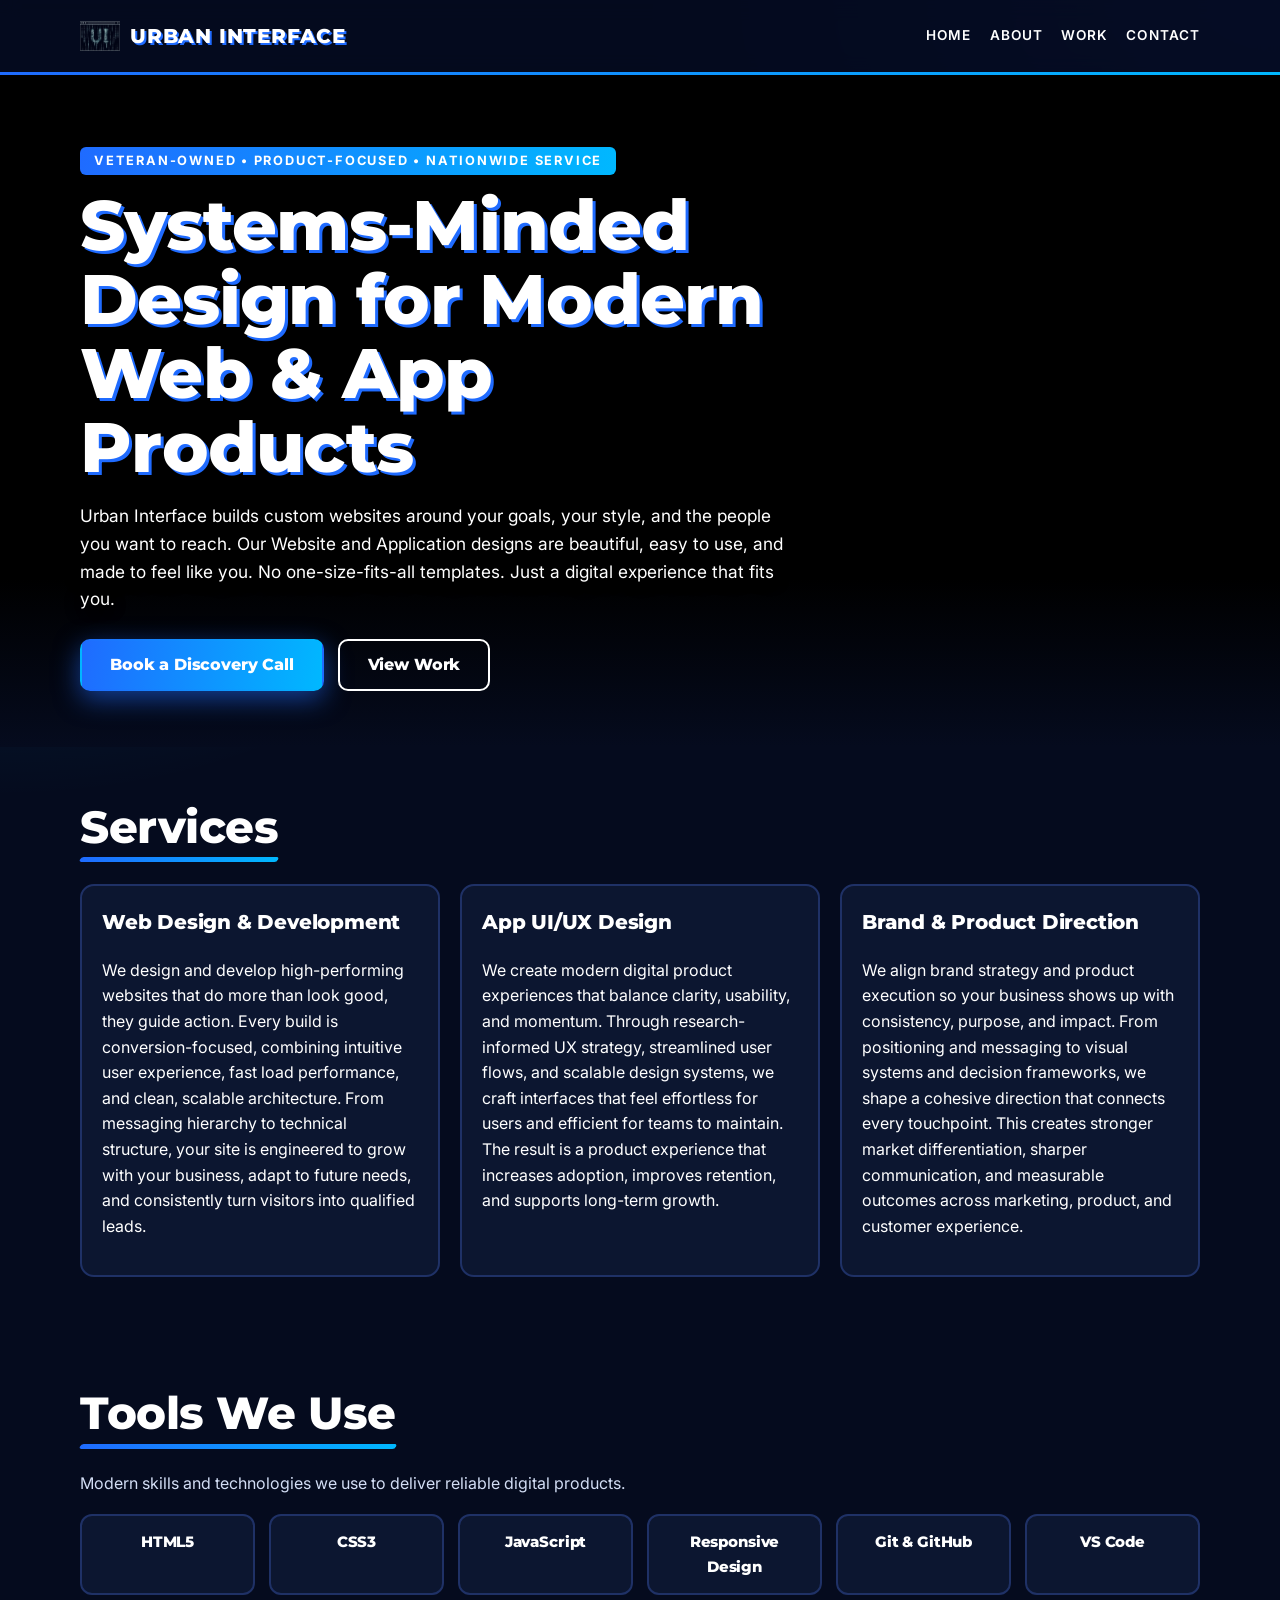
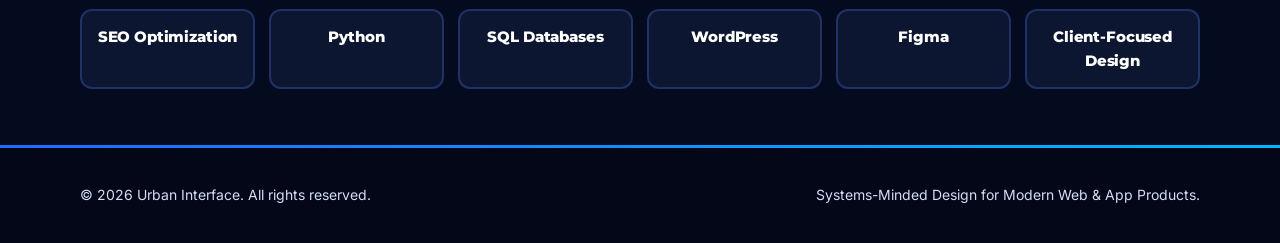
==== index.html @ 94ec858b "Update index.html" ====
<!doctype html>
<html lang="en">
<head>
  <meta charset="UTF-8" />
  <meta name="viewport" content="width=device-width, initial-scale=1.0, viewport-fit=cover" />
  <title>Urban Interface | Systems-Minded Design for Modern Web & App Products</title>
  <meta name="description" content="Urban Interface designs and builds modern web and app experiences with systems-minded precision." />
  <link rel="stylesheet" href="styles.css" />
</head>
<body>
  <header class="site-header">
    <div class="container nav-wrap">
      <a class="brand" href="index.html">
  <img class="brand-logo" src="image/logo2.jpg" alt="Urban Interface logo" />
  <span class="brand-title">URBAN INTERFACE</span>
</a>
      <button class="menu-btn" id="menuBtn" aria-label="Open menu">☰</button>
      <nav id="mainNav">
        <a href="index.html">Home</a>
        <a href="about.html">About</a>
        <a href="work.html">Work</a>
        <a href="contact.html">Contact</a>
      </nav>
    </div>
  </header>

  <main>
    <section class="hero hero-bg">
      <video class="hero-video" autoplay muted loop playsinline webkit-playsinline preload="metadata" poster="assets/video/hero-poster.jpg" aria-hidden="true" data-mobile-src="video/Urban Interface 1.mp4">
        <source src="assets/video/hero-bg.mp4" type="video/mp4" />
        <source src="video/Urban Interface 1.mp4" type="video/mp4" />
      </video>
      <div class="hero-scrim"></div>

      <div class="container hero-grid hero-content">
        <div>
          <p class="kicker">Veteran-Owned • Product-Focused • Nationwide Service</p>
          <h1>Systems-Minded Design for Modern Web & App Products</h1>
          <p class="lead">Urban Interface builds custom websites around your goals, your style, and the people you want to reach. Our Website and Application designs are beautiful, easy to use, and made to feel like you. No one-size-fits-all templates. Just a digital experience that fits you.</p>
          <div class="cta-row">
            <a class="btn btn-primary" href="contact.html">Book a Discovery Call</a>
            <a class="btn btn-ghost" href="work.html">View Work</a>
          </div>
        </div>
        
    </section>

    <section class="section" id="services">
      <div class="container">
        <h2>Services</h2>
        <div class="cards">
          <article class="card"><h3>Web Design &amp; Development</h3><p>We design and develop high-performing websites that do more than look good, they guide action. Every build is conversion-focused, combining intuitive user experience, fast load performance, and clean, scalable architecture. From messaging hierarchy to technical structure, your site is engineered to grow with your business, adapt to future needs, and consistently turn visitors into qualified leads.</p></article>
          <article class="card"><h3>App UI/UX Design</h3><p>We create modern digital product experiences that balance clarity, usability, and momentum. Through research-informed UX strategy, streamlined user flows, and scalable design systems, we craft interfaces that feel effortless for users and efficient for teams to maintain. The result is a product experience that increases adoption, improves retention, and supports long-term growth.</p></article>
          <article class="card"><h3>Brand &amp; Product Direction</h3><p>We align brand strategy and product execution so your business shows up with consistency, purpose, and impact. From positioning and messaging to visual systems and decision frameworks, we shape a cohesive direction that connects every touchpoint. This creates stronger market differentiation, sharper communication, and measurable outcomes across marketing, product, and customer experience.</p></article>

        </div>
      </div>
    </section>

    <section class="section" id="tools">
      <div class="container">
        <h2>Tools We Use</h2>
        <p class="section-text">Modern skills and technologies we use to deliver reliable digital products.</p>
        <div class="tools-grid">
          <div class="tool-pill">HTML5</div><div class="tool-pill">CSS3</div><div class="tool-pill">JavaScript</div>
          <div class="tool-pill">Responsive Design</div><div class="tool-pill">Git &amp; GitHub</div><div class="tool-pill">VS Code</div>
          <div class="tool-pill">SEO Optimization</div><div class="tool-pill">Python</div><div class="tool-pill">SQL Databases</div>
          <div class="tool-pill">WordPress</div><div class="tool-pill">Figma</div><div class="tool-pill">Client-Focused Design</div>
        </div>
      </div>
    </section>
  </main>

  <footer class="site-footer">
    <div class="container footer-row">
      <p>© <span id="year"></span> Urban Interface. All rights reserved.</p>
      <p>Systems-Minded Design for Modern Web &amp; App Products.</p>
    </div>
  </footer>
  <a class="call-bar" href="tel:+18082863552">Call Now</a>
  <script src="script.js"></script>
</body>
</html>
---- styles.css ----
@import url("https://fonts.googleapis.com/css2?family=Montserrat:wght@700;800;900&family=Inter:wght@400;500;600;700&display=swap");

:root {
  --bg: #050b1e;
  --panel: #0c1630;
  --line: #1f3166;
  --text: #ffffff;
  --muted: #d3def5;
  --g1: #1f6bff;
  --g2: #00b8ff;
  --grad: linear-gradient(100deg, var(--g1), var(--g2));
  --accent: var(--g1);
  --on-accent: #ffffff;
}

/* Clickable gradients */
[data-hue="lime"]    { --g1: #1f6bff; --g2: #00b8ff; }
[data-hue="magenta"] { --g1: #3b3bff; --g2: #4d9bff; }
[data-hue="cyan"]    { --g1: #0093ff; --g2: #00e5ff; }
[data-hue="orange"]  { --g1: #5a2dff; --g2: #2fb4ff; }
[data-hue="yellow"]  { --g1: #0a57ff; --g2: #6fd6ff; }

* {
  box-sizing: border-box;
}

html,
body {
  margin: 0;
  padding: 0;
}

html {
  overflow-x: clip;
}

img,
video {
  max-width: 100%;
}

body {
  color: var(--text);
  background:
    radial-gradient(900px 560px at 100% 0%, color-mix(in srgb, var(--g1) 30%, transparent), transparent 70%),
    radial-gradient(800px 560px at 0% 45%, color-mix(in srgb, var(--g2) 18%, transparent), transparent 70%),
    var(--bg);
  background-attachment: fixed;
  font-family: "Inter", "Segoe UI", Roboto, Arial, sans-serif;
  line-height: 1.6;
  -webkit-text-size-adjust: 100%;
}

h1,
h2,
h3,
.brand-title,
.btn,
.tool-pill {
  font-family: "Montserrat", "Inter", "Segoe UI", sans-serif;
  font-weight: 800;
  letter-spacing: -0.01em;
  text-transform: none;
}

.container {
  width: min(1120px, 92%);
  margin-inline: auto;
}

/* Header */
.site-header {
  position: sticky;
  top: 0;
  z-index: 20;
  padding-top: env(safe-area-inset-top);
  background: rgba(5, 11, 30, 0.9);
  backdrop-filter: blur(10px);
  border-bottom: 3px solid transparent;
  border-image: var(--grad) 1;
}

.nav-wrap {
  display: flex;
  align-items: center;
  justify-content: space-between;
  gap: 12px;
  min-height: 72px;
}

.brand {
  text-decoration: none;
}

.brand-title {
  display: inline-block;
  color: #fff;
  font-size: 1.25rem;
  letter-spacing: 0.04em;
  text-transform: uppercase;
  text-shadow: 2px 2px 0 var(--g1);
}

nav {
  display: flex;
  gap: 18px;
}

nav a {
  display: inline-flex;
  align-items: center;
  min-height: 44px;
  color: var(--text);
  font-size: 0.85rem;
  font-weight: 600;
  letter-spacing: 0.08em;
  text-decoration: none;
  text-transform: uppercase;
  background-image: var(--grad);
  background-position: 0 85%;
  background-repeat: no-repeat;
  background-size: 0 3px;
  transition: background-size 0.2s ease;
}

nav a:hover,
nav a:focus-visible {
  background-size: 100% 3px;
}

.menu-btn {
  display: none;
  min-height: 44px;
  padding: 6px 12px;
  color: #fff;
  background: var(--panel);
  border: 2px solid var(--g1);
  border-radius: 10px;
  font-size: 20px;
}

/* Hue swatches */
.hue-picker {
  display: flex;
  align-items: center;
  gap: 8px;
}

.hue-swatch {
  width: 24px;
  height: 24px;
  padding: 0;
  background: var(--swatch);
  border: 2px solid #fff;
  border-radius: 50%;
  cursor: pointer;
  transition: transform 0.15s ease, box-shadow 0.15s ease;
}

.hue-swatch:hover,
.hue-swatch:focus-visible {
  transform: scale(1.2) rotate(8deg);
}

.hue-swatch[aria-pressed="true"] {
  box-shadow: 0 0 0 3px var(--bg), 0 0 0 5px var(--g2);
}

/* Hero */
.hero {
  padding: 72px 0 56px;
}

.small-hero {
  padding: 56px 0 30px;
}

.hero-grid {
  display: grid;
  grid-template-columns: 1.05fr 0.95fr;
  gap: 28px;
  align-items: center;
}

.kicker {
  display: inline-block;
  margin: 0 0 14px;
  padding: 4px 14px;
  color: var(--on-accent);
  background: var(--grad);
  border-radius: 6px;
  font-size: 0.8rem;
  font-weight: 700;
  letter-spacing: 0.14em;
  text-transform: uppercase;
}

h1 {
  margin: 0 0 16px;
  color: #fff;
  font-size: clamp(2.4rem, 5.5vw, 4.4rem);
  line-height: 1.05;
  text-shadow: 3px 3px 0 var(--g1), 6px 6px 0 rgba(0, 0, 0, 0.45);
}

.lead {
  max-width: 64ch;
  color: var(--muted);
  font-size: 1.08rem;
}

.cta-row {
  display: flex;
  flex-wrap: wrap;
  gap: 14px;
  margin-top: 26px;
}

.btn {
  display: inline-flex;
  align-items: center;
  justify-content: center;
  min-height: 50px;
  padding: 11px 28px;
  border: 2px solid transparent;
  border-radius: 10px;
  font-size: 1rem;
  text-decoration: none;
  transition: transform 0.15s ease, box-shadow 0.15s ease, filter 0.15s ease;
}

.btn:hover,
.btn:focus-visible {
  transform: translateY(-3px);
}

.btn-primary {
  color: var(--on-accent);
  background: var(--grad);
  box-shadow: 0 8px 26px color-mix(in srgb, var(--g1) 55%, transparent);
}

.btn-primary:hover,
.btn-primary:focus-visible {
  filter: brightness(1.15);
  box-shadow: 0 12px 36px color-mix(in srgb, var(--g1) 75%, transparent);
}

.btn-ghost {
  color: #fff;
  background: transparent;
  border-color: #fff;
}

.btn-ghost:hover,
.btn-ghost:focus-visible {
  color: var(--bg);
  background: #fff;
}

/* Hero background video (same size as every other background video) */
.hero-bg {
  position: relative;
  isolation: isolate;
  display: flex;
  align-items: center;
  overflow: hidden;
  min-height: 70vh;
  min-height: 70svh;
}

.hero-video {
  position: absolute;
  z-index: -2;
  inset: 0;
  width: 100%;
  height: 100%;
  background: #000;
  object-fit: cover;
}

.hero-scrim {
  position: absolute;
  z-index: -1;
  inset: 0;
  background: linear-gradient(to bottom, rgba(0, 0, 0, 0.45) 0%, rgba(0, 0, 0, 0.7) 75%, var(--bg) 100%);
}

.hero-content {
  position: relative;
}

.hero-bg .lead {
  color: #fff;
  text-shadow: 0 2px 16px rgba(0, 0, 0, 0.8);
}

/* Sections */
.section {
  padding: 56px 0;
}

.section h2 {
  position: relative;
  display: inline-block;
  margin: 0 0 22px;
  padding-bottom: 10px;
  color: #fff;
  font-size: clamp(1.8rem, 4vw, 2.8rem);
  line-height: 1.1;
}

.section h2::after {
  content: "";
  position: absolute;
  left: 0;
  bottom: 0;
  width: 100%;
  height: 5px;
  background: var(--grad);
  border-radius: 3px;
  transform: skewX(-25deg);
}

.section-text {
  margin: 0 0 18px;
  color: var(--muted);
}

.cards {
  display: grid;
  grid-template-columns: repeat(3, 1fr);
  gap: 20px;
}

.card {
  padding: 20px;
  background: var(--panel);
  border: 2px solid var(--line);
  border-radius: 14px;
  transition: transform 0.15s ease, border-color 0.15s ease, box-shadow 0.15s ease;
}

.card:hover {
  border-color: var(--g1);
  box-shadow: 0 14px 36px color-mix(in srgb, var(--g1) 40%, transparent);
  transform: translateY(-5px);
}

.card h3 {
  margin-top: 0;
  color: #fff;
  font-size: 1.25rem;
}

.about-grid {
  display: grid;
  grid-template-columns: 1fr 1fr;
  gap: 20px;
}

/* Message video slots: full width, same height as the home hero */
.video-frame.bg-video {
  position: relative;
  overflow: hidden;
  aspect-ratio: 16 / 9;
  border: 3px solid transparent;
  border-radius: 16px;
  background-color: #000;
  background-image: linear-gradient(#000, #000), var(--grad);
  background-origin: border-box;
  background-clip: padding-box, border-box;
  box-shadow: 0 20px 50px rgba(0, 0, 0, 0.55);
}

.bg-video video {
  position: absolute;
  inset: 0;
  display: block;
  width: 100%;
  height: 100%;
  object-fit: cover;
}

.video-overlay {
  position: absolute;
  inset: 0;
  display: flex;
  flex-direction: column;
  align-items: flex-start;
  justify-content: flex-end;
  gap: 12px;
  padding: clamp(16px, 4vw, 36px);
  background: linear-gradient(to top, rgba(0, 0, 0, 0.85) 0%, rgba(0, 0, 0, 0.35) 50%, rgba(0, 0, 0, 0) 100%);
}

.video-overlay h3 {
  margin: 0;
  color: #fff;
  font-size: clamp(1.4rem, 3vw, 2.2rem);
  text-shadow: 2px 2px 0 var(--g1);
}

.video-toggle {
  position: absolute;
  top: 12px;
  right: 12px;
  min-height: 38px;
  padding: 6px 16px;
  color: var(--on-accent);
  background: var(--grad);
  border: 0;
  border-radius: 999px;
  font-size: 13px;
  font-weight: 700;
  cursor: pointer;
}

.video-toggle:hover,
.video-toggle:focus-visible {
  filter: brightness(1.15);
}

/* Tools */
.tools-grid {
  display: grid;
  grid-template-columns: repeat(6, minmax(120px, 1fr));
  gap: 14px;
}

.tool-pill {
  padding: 14px 12px;
  color: #fff;
  background: var(--panel);
  border: 2px solid var(--line);
  border-radius: 12px;
  font-size: 0.95rem;
  text-align: center;
  transition: background 0.15s ease, border-color 0.15s ease, transform 0.15s ease;
}

.tool-pill:hover {
  background: var(--grad);
  border-color: transparent;
  transform: translateY(-4px);
}

/* Work */
.work-grid {
  display: grid;
  grid-template-columns: repeat(3, 1fr);
  gap: 20px;
}

.work-card {
  display: block;
  overflow: hidden;
  color: inherit;
  background: var(--panel);
  border: 2px solid var(--line);
  border-radius: 14px;
  text-decoration: none;
  transition: transform 0.15s ease, border-color 0.15s ease, box-shadow 0.15s ease;
}

.work-card:hover {
  transform: translateY(-6px);
  border-color: var(--g2);
  box-shadow: 0 18px 44px color-mix(in srgb, var(--g2) 40%, transparent);
}

.work-thumb {
  position: relative;
  overflow: hidden;
  aspect-ratio: 16 / 10;
  background: #000;
}

.work-thumb img {
  display: block;
  width: 100%;
  height: 100%;
  object-fit: cover;
  object-position: top;
}

.work-badge {
  position: absolute;
  right: 10px;
  bottom: 10px;
  padding: 4px 12px;
  color: var(--on-accent);
  background: var(--grad);
  border-radius: 999px;
  font-size: 13px;
  font-weight: 700;
}

.work-info {
  padding: 14px 18px 18px;
}

.work-info h3 {
  margin: 0 0 6px;
  color: #fff;
  font-size: 1.25rem;
}

.work-info p {
  margin: 0;
  color: var(--muted);
}

/* Contact */
.contact-grid {
  display: grid;
  grid-template-columns: 1.2fr 0.8fr;
  gap: 20px;
}

.contact-form {
  display: flex;
  flex-direction: column;
  gap: 8px;
}

.contact-form label {
  color: #fff;
  font-size: 13px;
  font-weight: 600;
  letter-spacing: 0.08em;
  text-transform: uppercase;
}

.contact-form input,
.contact-form select,
.contact-form textarea {
  width: 100%;
  padding: 12px 14px;
  color: #fff;
  background: #040916;
  border: 2px solid var(--line);
  border-radius: 10px;
  font: inherit;
  font-size: 16px;
}

.contact-form input:focus,
.contact-form select:focus,
.contact-form textarea:focus {
  border-color: var(--g1);
  outline: 2px solid var(--g2);
  outline-offset: 2px;
}

.card a {
  color: #fff;
  font-weight: 600;
  text-decoration: underline;
  text-decoration-color: var(--g2);
  text-underline-offset: 3px;
}

/* Footer */
.site-footer {
  padding: 22px 0;
  padding-bottom: calc(22px + env(safe-area-inset-bottom));
  background: #030717;
  border-top: 3px solid transparent;
  border-image: var(--grad) 1;
}

.footer-row {
  display: flex;
  flex-wrap: wrap;
  justify-content: space-between;
  gap: 20px;
  color: var(--muted);
  font-size: 14px;
}

.site-footer a {
  color: #fff;
}

/* Mobile sticky call bar */
.call-bar {
  display: none;
}

@media (max-width: 1100px) {
  .tools-grid {
    grid-template-columns: repeat(4, minmax(120px, 1fr));
  }
}

@media (max-width: 900px) {
  .hero-grid,
  .about-grid,
  .contact-grid {
    grid-template-columns: 1fr;
  }

  .cards,
  .work-grid {
    grid-template-columns: 1fr 1fr;
  }

  .hero-logo-card {
    transform: none;
  }
}

@media (max-width: 700px) {
  body {
    padding-bottom: 74px;
  }

  .call-bar {
    position: fixed;
    z-index: 999;
    right: 0;
    bottom: 0;
    left: 0;
    display: flex;
    align-items: center;
    justify-content: center;
    min-height: 56px;
    padding: 12px 16px calc(12px + env(safe-area-inset-bottom));
    color: var(--on-accent);
    background: var(--grad);
    box-shadow: 0 -6px 24px rgba(0, 0, 0, 0.5);
    font-family: "Montserrat", "Inter", sans-serif;
    font-size: 1rem;
    font-weight: 800;
    letter-spacing: 0.06em;
    text-decoration: none;
    text-transform: uppercase;
  }

  .call-bar:hover,
  .call-bar:focus-visible {
    filter: brightness(1.15);
  }

  .menu-btn {
    display: block;
  }

  .hue-swatch {
    width: 20px;
    height: 20px;
  }

  .hue-picker {
    gap: 6px;
  }

  nav {
    position: absolute;
    top: 72px;
    right: 4%;
    display: none;
    flex-direction: column;
    min-width: 190px;
    padding: 10px;
    background: var(--panel);
    border: 2px solid var(--g1);
    border-radius: 14px;
    box-shadow: 0 16px 40px rgba(0, 0, 0, 0.55);
  }

  nav.open {
    display: flex;
  }

  .cards,
  .work-grid {
    grid-template-columns: 1fr;
  }

  .tools-grid {
    grid-template-columns: repeat(2, minmax(120px, 1fr));
    gap: 10px;
  }

  .tool-pill {
    padding: 12px 8px;
    font-size: 0.85rem;
  }

  .video-frame.bg-video {
   aspect-ratio: 16/9;
  }

  .hero {
    padding: 48px 0 36px;
  }

  .hero-bg {
    min-height: 62vh;
    min-height: 62svh;
  }

  .hero-scrim {
    background: linear-gradient(to bottom, rgba(0, 0, 0, 0.6), rgba(0, 0, 0, 0.85));
  }

  .cta-row .btn {
    flex: 1 1 100%;
  }

  .footer-row {
    flex-direction: column;
    gap: 6px;
  }
}

@media (max-width: 420px) {
  .hue-swatch:nth-child(n + 4) {
    display: none;
  }
}

@media (max-width: 360px) {
  h1 {
    font-size: 2rem;
  }

  .brand-title {
    font-size: 1.05rem;
  }
}

/* Accessibility and performance */
/* Logo in header */
.site-header .brand {
  display: inline-flex;
  align-items: center;
  gap: 10px;
}

.site-header .brand-logo {
  display: block;
  width: 40px !important;
  height: 40px !important;
  max-width: none;
  object-fit: contain;
  border-radius: 6px;
}

/* Logo moved to the header, so the hero text uses the full width */
.hero-grid {
  grid-template-columns: minmax(0, 760px);
}

@media (max-width: 900px) {
  .hero-grid {
    grid-template-columns: 1fr;
  }
}

@media (max-width: 700px) {
  .site-header .brand-logo {
    width: 32px !important;
    height: 32px !important;
  }
}

/* Accessibility and performance */
@media (prefers-reduced-motion: reduce) {
  .hero-video,
  .bg-video video {
    display: none;
  }

  * {
    transition: none !important;
  }
}
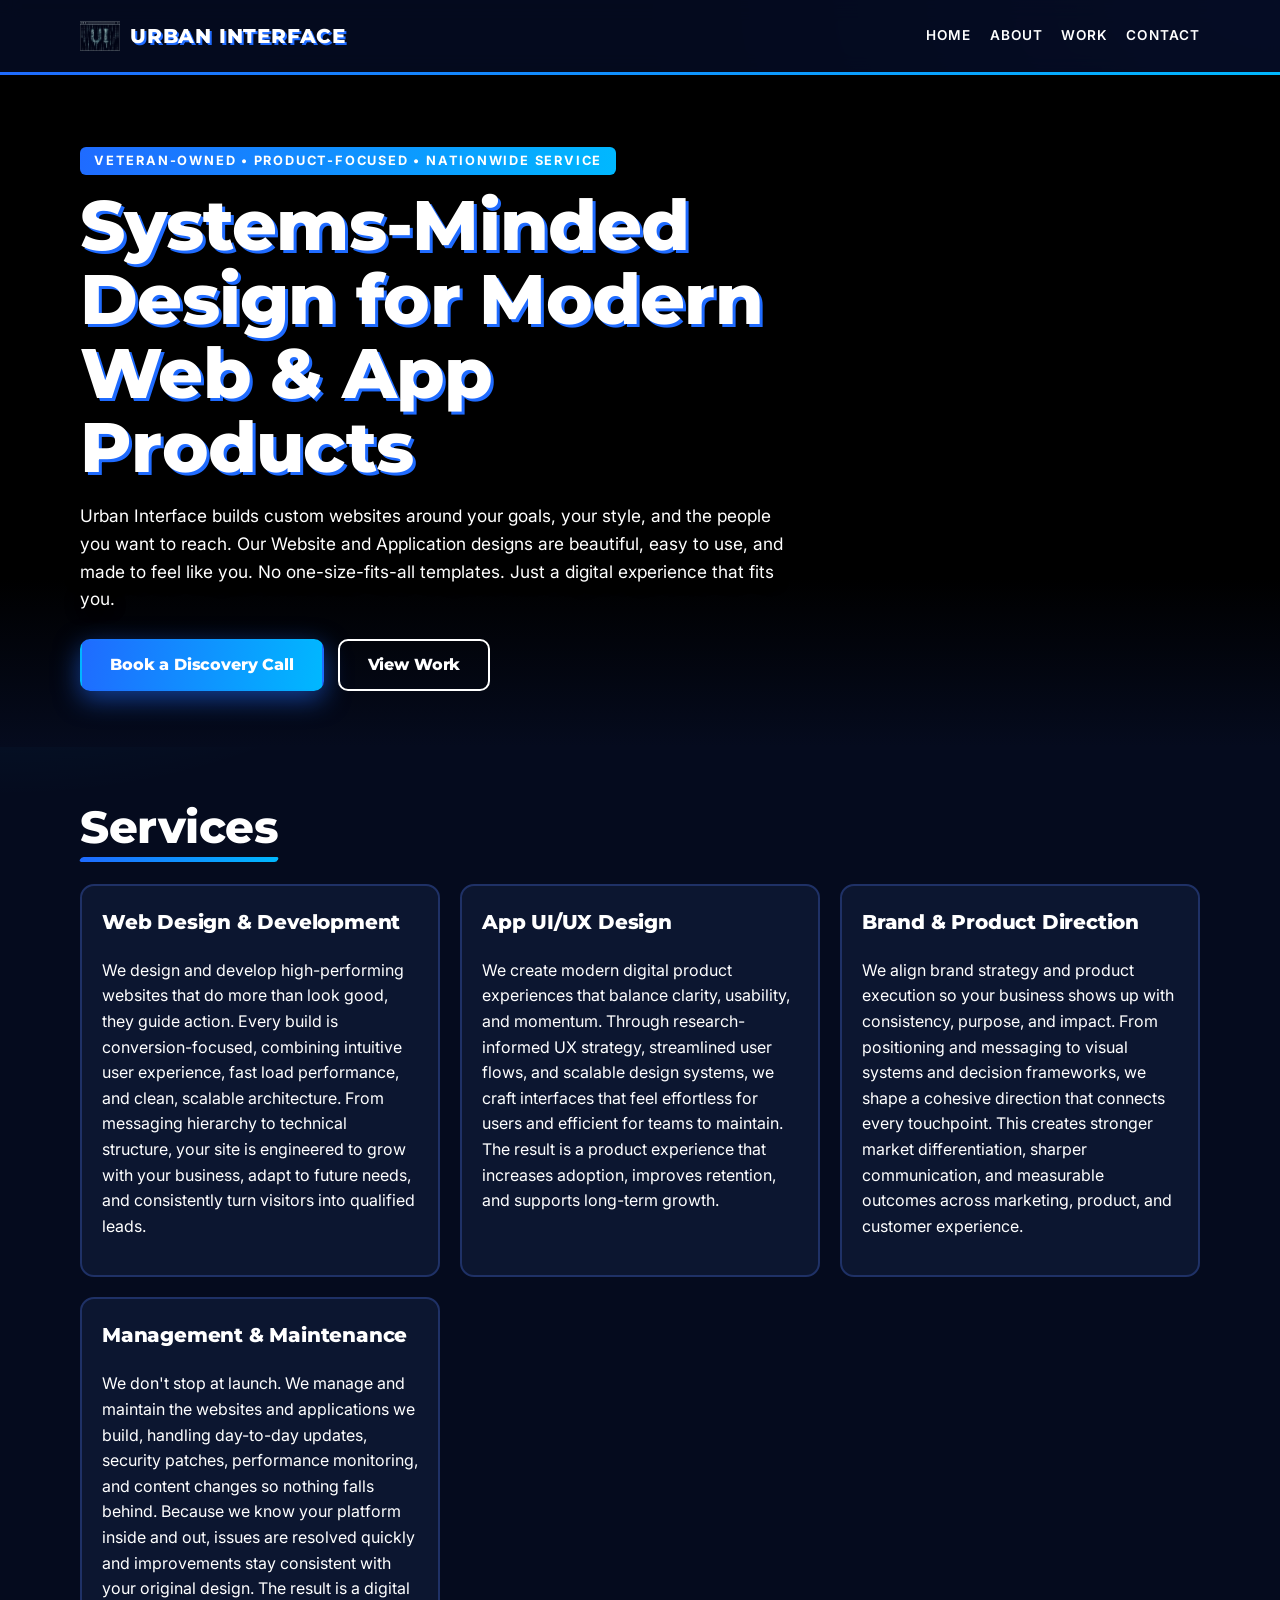
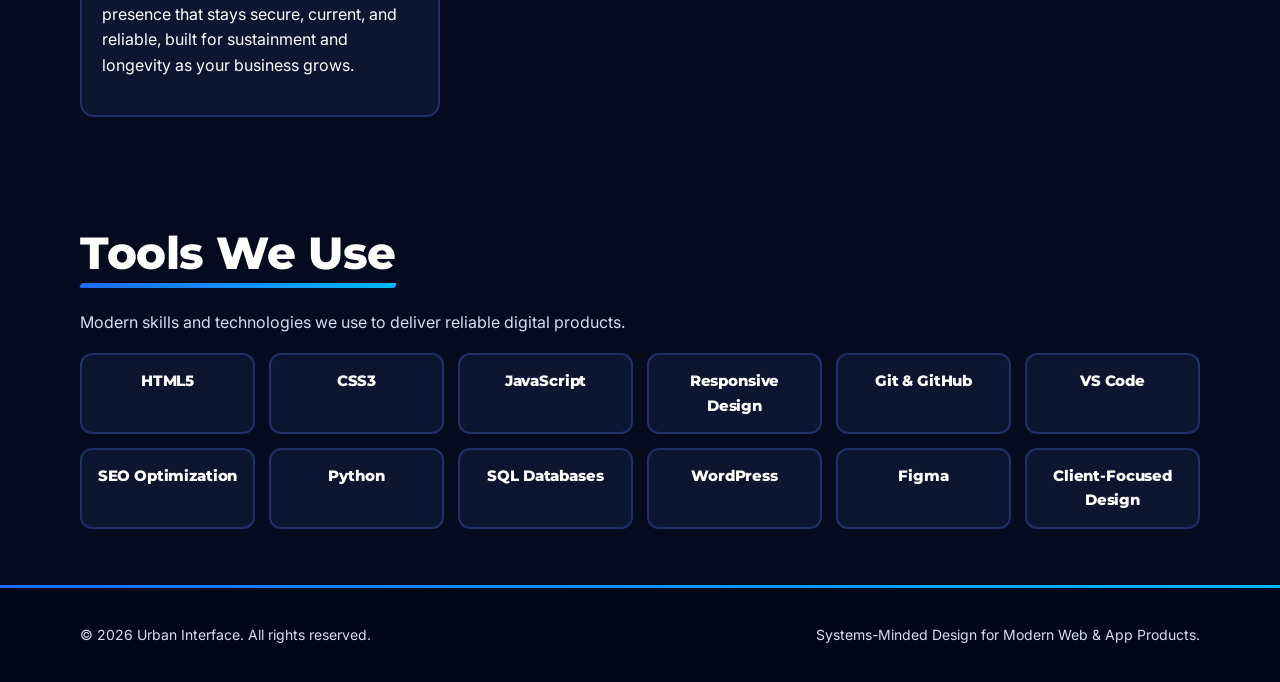
==== commit bd95e510: "Add Management & Maintenance section to services Added Management & Maintenance service section to h" ====
--- a/index.html
+++ b/index.html
@@ -3,8 +3,9 @@
 <head>
   <meta charset="UTF-8" />
   <meta name="viewport" content="width=device-width, initial-scale=1.0, viewport-fit=cover" />
-  <title>Urban Interface | Systems-Minded Design for Modern Web & App Products</title>
-  <meta name="description" content="Urban Interface designs and builds modern web and app experiences with systems-minded precision." />
+  <title>Urban Interface | Web Design &amp; Development</title>
+<meta name="description" content="Urban Interface designs and builds modern websites and applications with thoughtful design, sound architecture, and user-focused functionality.">
+  <link rel="canonical" href="https://urbaninterface.it.com/">
   <link rel="stylesheet" href="styles.css" />
 </head>
 <body>
@@ -52,6 +53,8 @@
           <article class="card"><h3>Web Design &amp; Development</h3><p>We design and develop high-performing websites that do more than look good, they guide action. Every build is conversion-focused, combining intuitive user experience, fast load performance, and clean, scalable architecture. From messaging hierarchy to technical structure, your site is engineered to grow with your business, adapt to future needs, and consistently turn visitors into qualified leads.</p></article>
           <article class="card"><h3>App UI/UX Design</h3><p>We create modern digital product experiences that balance clarity, usability, and momentum. Through research-informed UX strategy, streamlined user flows, and scalable design systems, we craft interfaces that feel effortless for users and efficient for teams to maintain. The result is a product experience that increases adoption, improves retention, and supports long-term growth.</p></article>
           <article class="card"><h3>Brand &amp; Product Direction</h3><p>We align brand strategy and product execution so your business shows up with consistency, purpose, and impact. From positioning and messaging to visual systems and decision frameworks, we shape a cohesive direction that connects every touchpoint. This creates stronger market differentiation, sharper communication, and measurable outcomes across marketing, product, and customer experience.</p></article>
+          <article class="card"><h3>Management &amp; Maintenance</h3><p>We don't stop at launch. We manage and maintain the websites and applications we build, handling day-to-day updates, security patches, performance monitoring, and content changes so nothing falls behind. Because we know your platform inside and out, issues are resolved quickly and improvements stay consistent with your original design. The result is a digital presence that stays secure, current, and reliable, built for sustainment and longevity as your business grows.</p></article>
+           
 
         </div>
       </div>
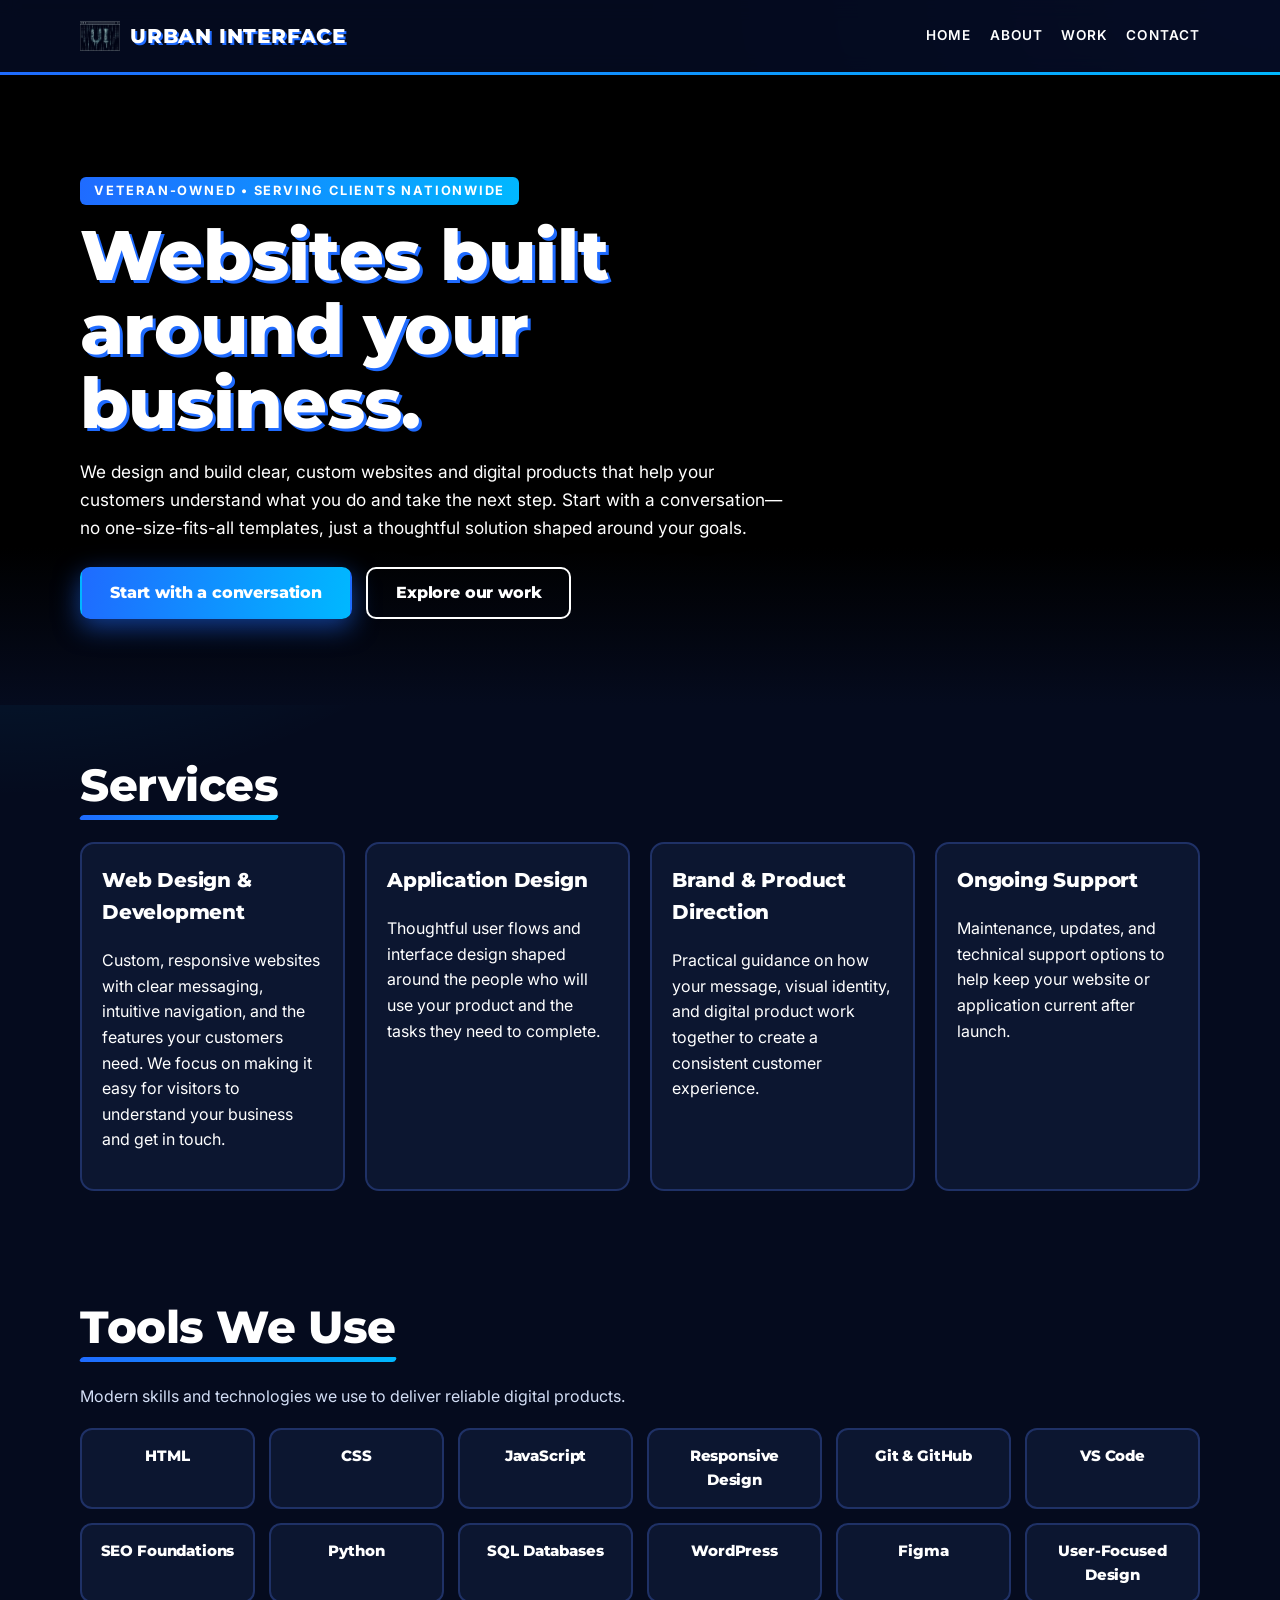
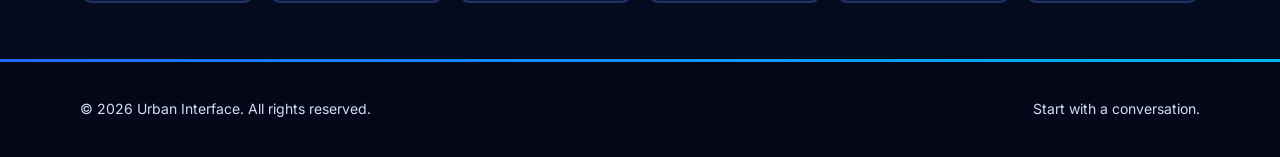
==== commit 153346f7: "Improve customer website experience Clarify service messaging, organize portfolio content, improve m" ====
--- a/index.html
+++ b/index.html
@@ -4,9 +4,9 @@
   <meta charset="UTF-8" />
   <meta name="viewport" content="width=device-width, initial-scale=1.0, viewport-fit=cover" />
   <title>Urban Interface | Web Design &amp; Development</title>
-<meta name="description" content="Urban Interface designs and builds modern websites and applications with thoughtful design, sound architecture, and user-focused functionality.">
+  <meta name="description" content="Urban Interface designs clear, custom websites and digital products for businesses. Veteran-owned and focused on thoughtful design, reliable development, and real customer needs.">
   <link rel="canonical" href="https://urbaninterface.it.com/">
-  <link rel="stylesheet" href="styles.css" />
+  <link rel="stylesheet" href="styles.css">
 </head>
 <body>
   <header class="site-header">
@@ -15,8 +15,8 @@
   <img class="brand-logo" src="image/logo2.jpg" alt="Urban Interface logo" />
   <span class="brand-title">URBAN INTERFACE</span>
 </a>
-      <button class="menu-btn" id="menuBtn" aria-label="Open menu">☰</button>
-      <nav id="mainNav">
+      <button class="menu-btn" id="menuBtn" type="button" aria-label="Open navigation" aria-expanded="false" aria-controls="mainNav">☰</button>
+      <nav id="mainNav" aria-label="Main navigation">
         <a href="index.html">Home</a>
         <a href="about.html">About</a>
         <a href="work.html">Work</a>
@@ -27,33 +27,32 @@
 
   <main>
     <section class="hero hero-bg">
-      <video class="hero-video" autoplay muted loop playsinline webkit-playsinline preload="metadata" poster="assets/video/hero-poster.jpg" aria-hidden="true" data-mobile-src="video/Urban Interface 1.mp4">
-        <source src="assets/video/hero-bg.mp4" type="video/mp4" />
-        <source src="video/Urban Interface 1.mp4" type="video/mp4" />
+      <video class="hero-video" autoplay muted loop playsinline webkit-playsinline preload="metadata" aria-hidden="true" data-mobile-src="video/Urban Interface 1.mp4">
+        <source src="video/Urban Interface 1.mp4" type="video/mp4">
       </video>
       <div class="hero-scrim"></div>
 
       <div class="container hero-grid hero-content">
         <div>
-          <p class="kicker">Veteran-Owned • Product-Focused • Nationwide Service</p>
-          <h1>Systems-Minded Design for Modern Web & App Products</h1>
-          <p class="lead">Urban Interface builds custom websites around your goals, your style, and the people you want to reach. Our Website and Application designs are beautiful, easy to use, and made to feel like you. No one-size-fits-all templates. Just a digital experience that fits you.</p>
+          <p class="kicker">Veteran-owned • Serving clients nationwide</p>
+          <h1>Websites built around your business.</h1>
+          <p class="lead">We design and build clear, custom websites and digital products that help your customers understand what you do and take the next step. Start with a conversation—no one-size-fits-all templates, just a thoughtful solution shaped around your goals.</p>
           <div class="cta-row">
-            <a class="btn btn-primary" href="contact.html">Book a Discovery Call</a>
-            <a class="btn btn-ghost" href="work.html">View Work</a>
+            <a class="btn btn-primary" href="contact.html#contact-form">Start with a conversation</a>
+            <a class="btn btn-ghost" href="work.html">Explore our work</a>
           </div>
         </div>
-        
+      </div>
     </section>
 
     <section class="section" id="services">
       <div class="container">
         <h2>Services</h2>
-        <div class="cards">
-          <article class="card"><h3>Web Design &amp; Development</h3><p>We design and develop high-performing websites that do more than look good, they guide action. Every build is conversion-focused, combining intuitive user experience, fast load performance, and clean, scalable architecture. From messaging hierarchy to technical structure, your site is engineered to grow with your business, adapt to future needs, and consistently turn visitors into qualified leads.</p></article>
-          <article class="card"><h3>App UI/UX Design</h3><p>We create modern digital product experiences that balance clarity, usability, and momentum. Through research-informed UX strategy, streamlined user flows, and scalable design systems, we craft interfaces that feel effortless for users and efficient for teams to maintain. The result is a product experience that increases adoption, improves retention, and supports long-term growth.</p></article>
-          <article class="card"><h3>Brand &amp; Product Direction</h3><p>We align brand strategy and product execution so your business shows up with consistency, purpose, and impact. From positioning and messaging to visual systems and decision frameworks, we shape a cohesive direction that connects every touchpoint. This creates stronger market differentiation, sharper communication, and measurable outcomes across marketing, product, and customer experience.</p></article>
-          <article class="card"><h3>Management &amp; Maintenance</h3><p>We don't stop at launch. We manage and maintain the websites and applications we build, handling day-to-day updates, security patches, performance monitoring, and content changes so nothing falls behind. Because we know your platform inside and out, issues are resolved quickly and improvements stay consistent with your original design. The result is a digital presence that stays secure, current, and reliable, built for sustainment and longevity as your business grows.</p></article>
+        <div class="cards cards-4">
+          <article class="card"><h3>Web Design &amp; Development</h3><p>Custom, responsive websites with clear messaging, intuitive navigation, and the features your customers need. We focus on making it easy for visitors to understand your business and get in touch.</p></article>
+          <article class="card"><h3>Application Design</h3><p>Thoughtful user flows and interface design shaped around the people who will use your product and the tasks they need to complete.</p></article>
+          <article class="card"><h3>Brand &amp; Product Direction</h3><p>Practical guidance on how your message, visual identity, and digital product work together to create a consistent customer experience.</p></article>
+          <article class="card"><h3>Ongoing Support</h3><p>Maintenance, updates, and technical support options to help keep your website or application current after launch.</p></article>
            
 
         </div>
@@ -65,10 +64,10 @@
         <h2>Tools We Use</h2>
         <p class="section-text">Modern skills and technologies we use to deliver reliable digital products.</p>
         <div class="tools-grid">
-          <div class="tool-pill">HTML5</div><div class="tool-pill">CSS3</div><div class="tool-pill">JavaScript</div>
+          <div class="tool-pill">HTML</div><div class="tool-pill">CSS</div><div class="tool-pill">JavaScript</div>
           <div class="tool-pill">Responsive Design</div><div class="tool-pill">Git &amp; GitHub</div><div class="tool-pill">VS Code</div>
-          <div class="tool-pill">SEO Optimization</div><div class="tool-pill">Python</div><div class="tool-pill">SQL Databases</div>
-          <div class="tool-pill">WordPress</div><div class="tool-pill">Figma</div><div class="tool-pill">Client-Focused Design</div>
+          <div class="tool-pill">SEO Foundations</div><div class="tool-pill">Python</div><div class="tool-pill">SQL Databases</div>
+          <div class="tool-pill">WordPress</div><div class="tool-pill">Figma</div><div class="tool-pill">User-Focused Design</div>
         </div>
       </div>
     </section>
@@ -77,10 +76,10 @@
   <footer class="site-footer">
     <div class="container footer-row">
       <p>© <span id="year"></span> Urban Interface. All rights reserved.</p>
-      <p>Systems-Minded Design for Modern Web &amp; App Products.</p>
+      <p>Start with a conversation.</p>
     </div>
   </footer>
-  <a class="call-bar" href="tel:+18082863552">Call Now</a>
+  <a class="call-bar" href="contact.html#contact-form">Request a Consultation</a>
   <script src="script.js"></script>
 </body>
 </html>
--- a/styles.css
+++ b/styles.css
@@ -333,6 +333,10 @@
   gap: 20px;
 }
 
+.cards-4 {
+  grid-template-columns: repeat(4, minmax(0, 1fr));
+}
+
 .card {
   padding: 20px;
   background: var(--panel);
@@ -452,6 +456,49 @@
   gap: 20px;
 }
 
+.work-section-title {
+  display: block !important;
+  margin: 0 0 18px !important;
+}
+
+.work-progress {
+  margin-top: 48px;
+}
+
+.work-progress .work-grid {
+  grid-template-columns: minmax(0, 360px);
+}
+
+.work-info p {
+  margin: 0 0 8px;
+  color: var(--muted);
+}
+
+.work-info p:last-child {
+  margin-bottom: 0;
+}
+
+.work-info p strong {
+  color: #fff;
+}
+
+.work-cta {
+  margin-top: 48px;
+  padding: 28px;
+  background: var(--panel);
+  border: 2px solid var(--line);
+  border-radius: 14px;
+}
+
+.work-cta h2 {
+  margin-bottom: 12px;
+}
+
+.work-cta p {
+  max-width: 60ch;
+  color: var(--muted);
+}
+
 .work-card {
   display: block;
   overflow: hidden;
@@ -518,6 +565,10 @@
   gap: 20px;
 }
 
+#contact-form {
+  scroll-margin-top: 92px;
+}
+
 .contact-form {
   display: flex;
   flex-direction: column;
@@ -592,6 +643,10 @@
   .tools-grid {
     grid-template-columns: repeat(4, minmax(120px, 1fr));
   }
+
+  .cards-4 {
+    grid-template-columns: repeat(2, minmax(0, 1fr));
+  }
 }
 
 @media (max-width: 900px) {
@@ -604,6 +659,10 @@
   .cards,
   .work-grid {
     grid-template-columns: 1fr 1fr;
+  }
+
+  .work-progress .work-grid {
+    grid-template-columns: minmax(0, 1fr);
   }
 
   .hero-logo-card {
@@ -679,6 +738,10 @@
     grid-template-columns: 1fr;
   }
 
+  .cards-4 {
+    grid-template-columns: 1fr;
+  }
+
   .tools-grid {
     grid-template-columns: repeat(2, minmax(120px, 1fr));
     gap: 10px;
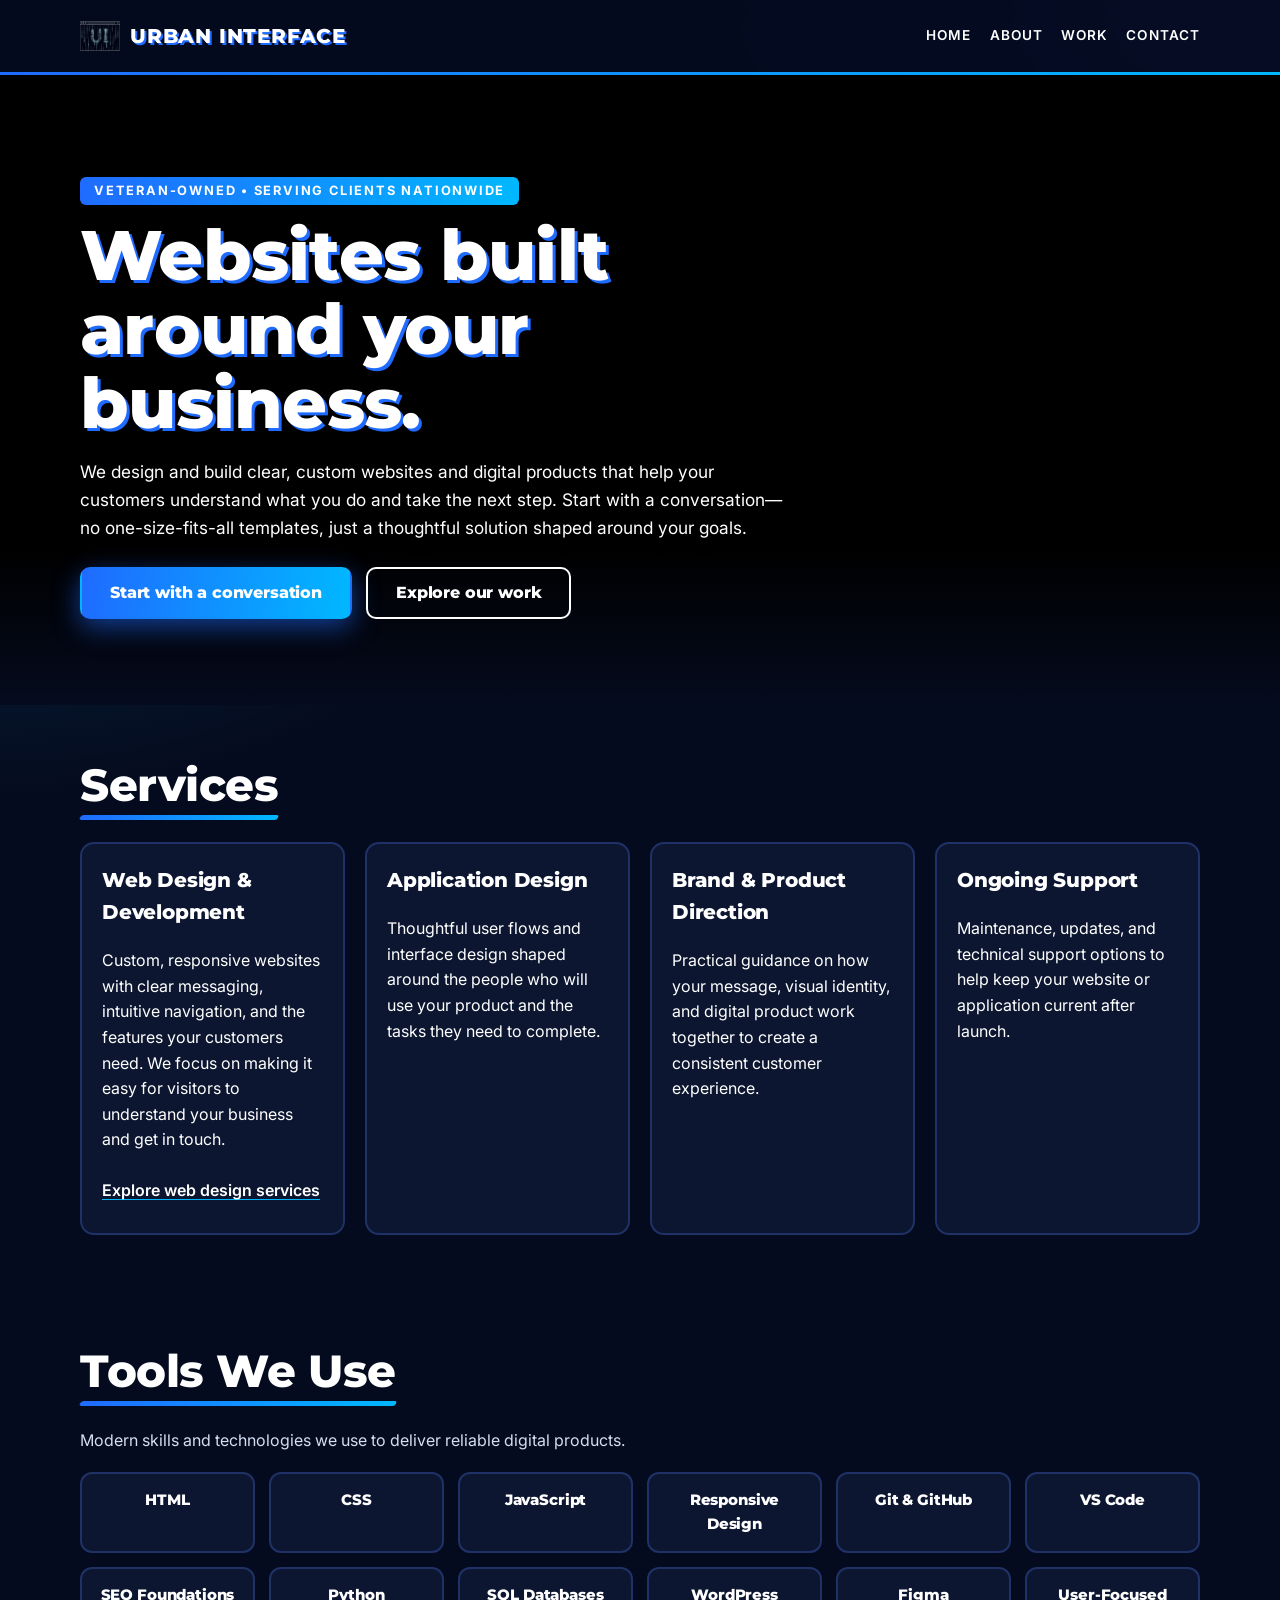
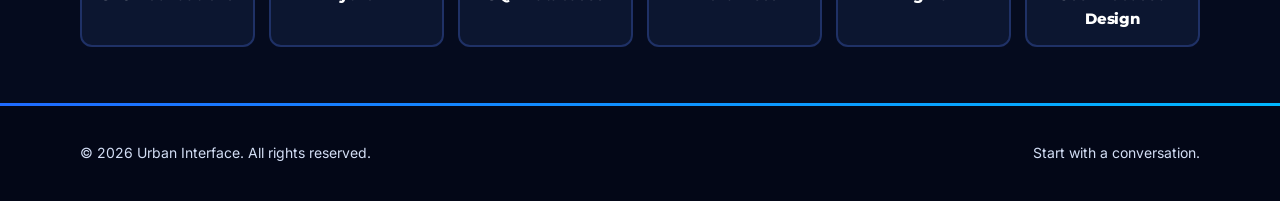
==== commit fea42ec8: "Add a dedicated small business web design service page Co-authored-by: Copilot <223556219+Copilot@us" ====
--- a/index.html
+++ b/index.html
@@ -49,7 +49,7 @@
       <div class="container">
         <h2>Services</h2>
         <div class="cards cards-4">
-          <article class="card"><h3>Web Design &amp; Development</h3><p>Custom, responsive websites with clear messaging, intuitive navigation, and the features your customers need. We focus on making it easy for visitors to understand your business and get in touch.</p></article>
+          <article class="card"><h3>Web Design &amp; Development</h3><p>Custom, responsive websites with clear messaging, intuitive navigation, and the features your customers need. We focus on making it easy for visitors to understand your business and get in touch.</p><a class="web-design-link" href="web-design.html">Explore web design services</a></article>
           <article class="card"><h3>Application Design</h3><p>Thoughtful user flows and interface design shaped around the people who will use your product and the tasks they need to complete.</p></article>
           <article class="card"><h3>Brand &amp; Product Direction</h3><p>Practical guidance on how your message, visual identity, and digital product work together to create a consistent customer experience.</p></article>
           <article class="card"><h3>Ongoing Support</h3><p>Maintenance, updates, and technical support options to help keep your website or application current after launch.</p></article>
--- a/styles.css
+++ b/styles.css
@@ -465,10 +465,6 @@
   margin-top: 48px;
 }
 
-.work-progress .work-grid {
-  grid-template-columns: minmax(0, 360px);
-}
-
 .work-info p {
   margin: 0 0 8px;
   color: var(--muted);
@@ -488,6 +484,17 @@
   background: var(--panel);
   border: 2px solid var(--line);
   border-radius: 14px;
+}
+
+.web-design-link {
+  color: #9de6ff;
+  text-underline-offset: 0.2em;
+}
+
+.card .web-design-link {
+  display: inline-flex;
+  align-items: center;
+  min-height: 44px;
 }
 
 .work-cta h2 {
@@ -659,10 +666,6 @@
   .cards,
   .work-grid {
     grid-template-columns: 1fr 1fr;
-  }
-
-  .work-progress .work-grid {
-    grid-template-columns: minmax(0, 1fr);
   }
 
   .hero-logo-card {
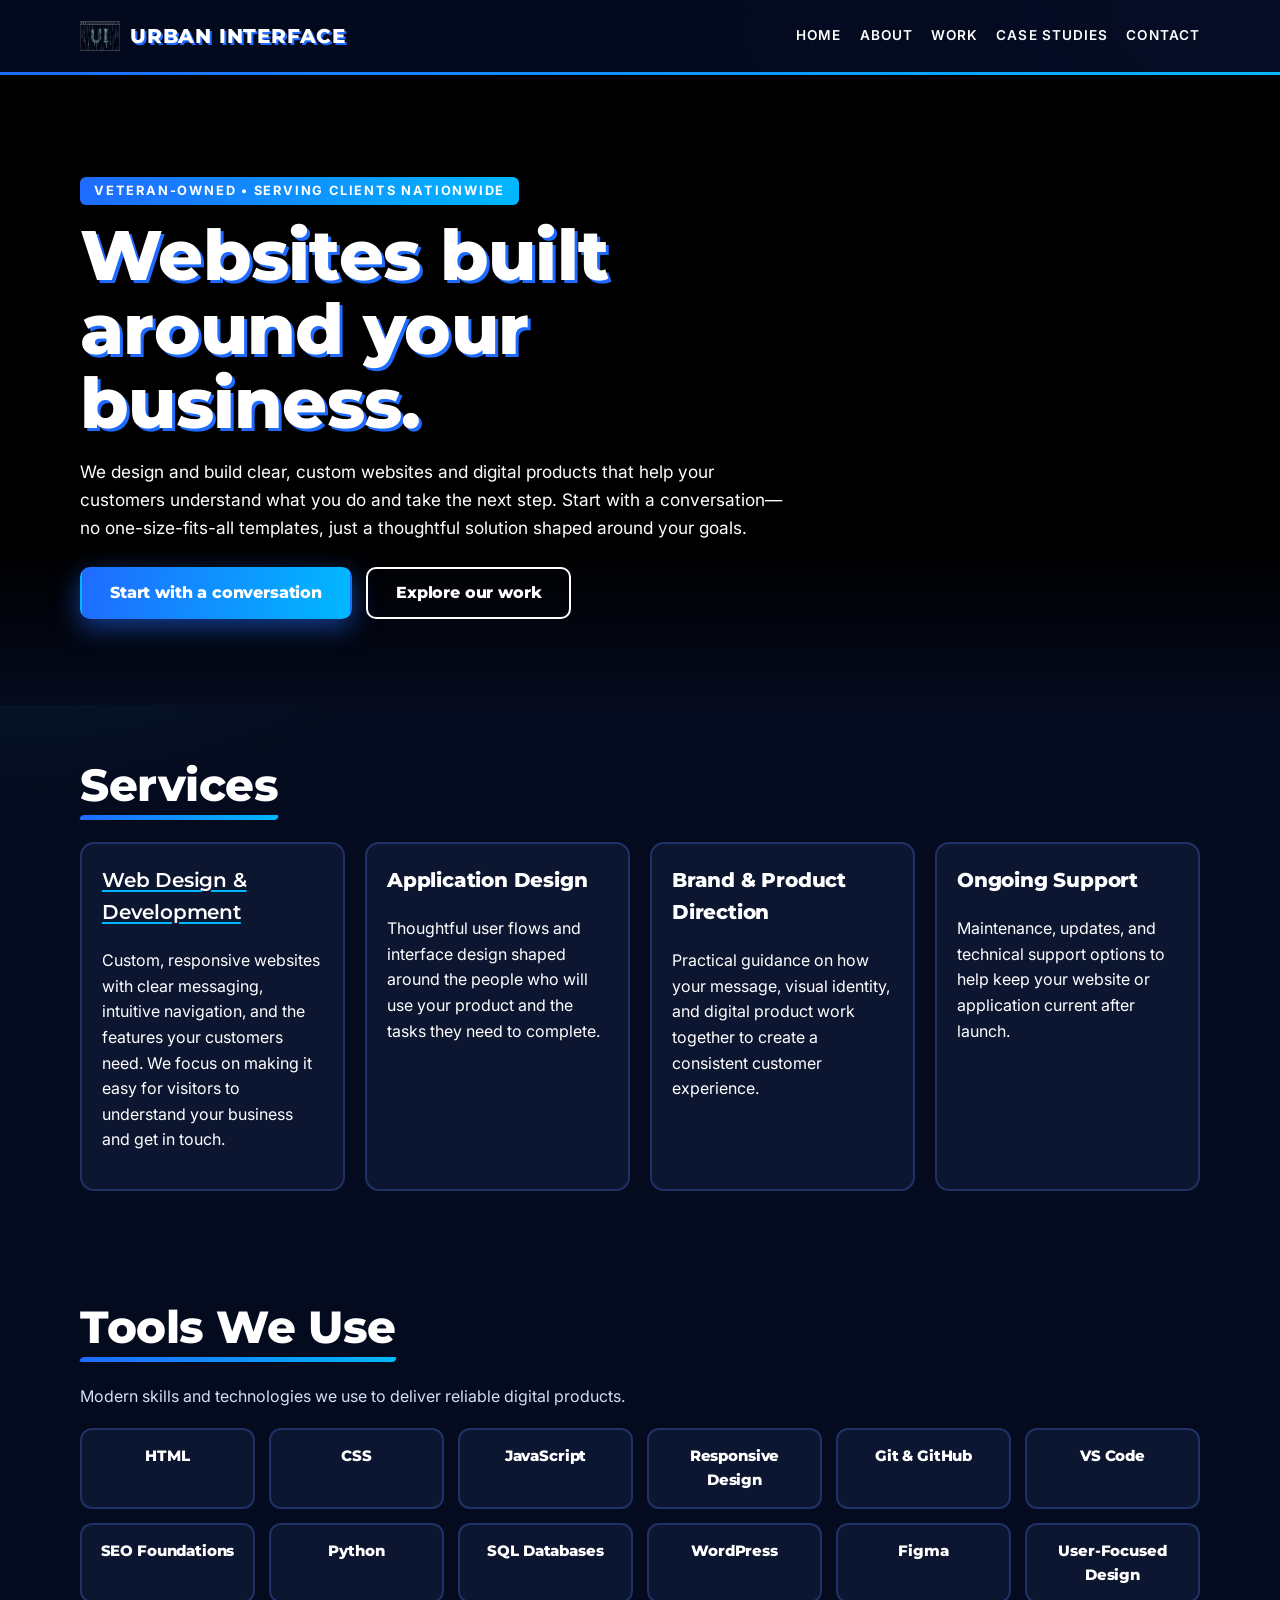
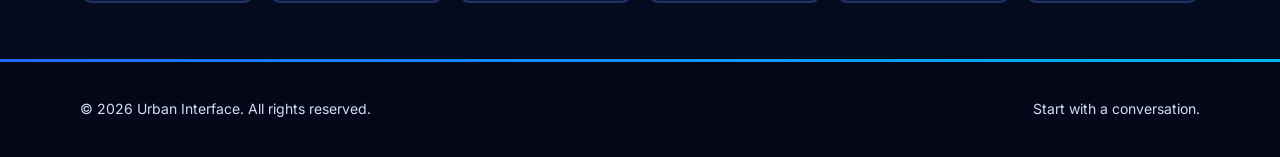
==== commit dc73b358: "Separate case studies from portfolio links and expand redesign stories Co-authored-by: Copilot <2235" ====
--- a/index.html
+++ b/index.html
@@ -20,6 +20,7 @@
         <a href="index.html">Home</a>
         <a href="about.html">About</a>
         <a href="work.html">Work</a>
+        <a href="case-studies.html">Case Studies</a>
         <a href="contact.html">Contact</a>
       </nav>
     </div>
@@ -49,7 +50,7 @@
       <div class="container">
         <h2>Services</h2>
         <div class="cards cards-4">
-          <article class="card"><h3>Web Design &amp; Development</h3><p>Custom, responsive websites with clear messaging, intuitive navigation, and the features your customers need. We focus on making it easy for visitors to understand your business and get in touch.</p><a class="web-design-link" href="web-design.html">Explore web design services</a></article>
+          <article class="card"><h3><a class="web-design-link" href="web-design.html">Web Design &amp; Development</a></h3><p>Custom, responsive websites with clear messaging, intuitive navigation, and the features your customers need. We focus on making it easy for visitors to understand your business and get in touch.</p></article>
           <article class="card"><h3>Application Design</h3><p>Thoughtful user flows and interface design shaped around the people who will use your product and the tasks they need to complete.</p></article>
           <article class="card"><h3>Brand &amp; Product Direction</h3><p>Practical guidance on how your message, visual identity, and digital product work together to create a consistent customer experience.</p></article>
           <article class="card"><h3>Ongoing Support</h3><p>Maintenance, updates, and technical support options to help keep your website or application current after launch.</p></article>
--- a/styles.css
+++ b/styles.css
@@ -491,12 +491,6 @@
   text-underline-offset: 0.2em;
 }
 
-.card .web-design-link {
-  display: inline-flex;
-  align-items: center;
-  min-height: 44px;
-}
-
 .work-cta h2 {
   margin-bottom: 12px;
 }
@@ -536,6 +530,12 @@
   height: 100%;
   object-fit: cover;
   object-position: top;
+}
+
+.work-thumb-logo img {
+  padding: 18px;
+  object-fit: contain;
+  object-position: center;
 }
 
 .work-badge {
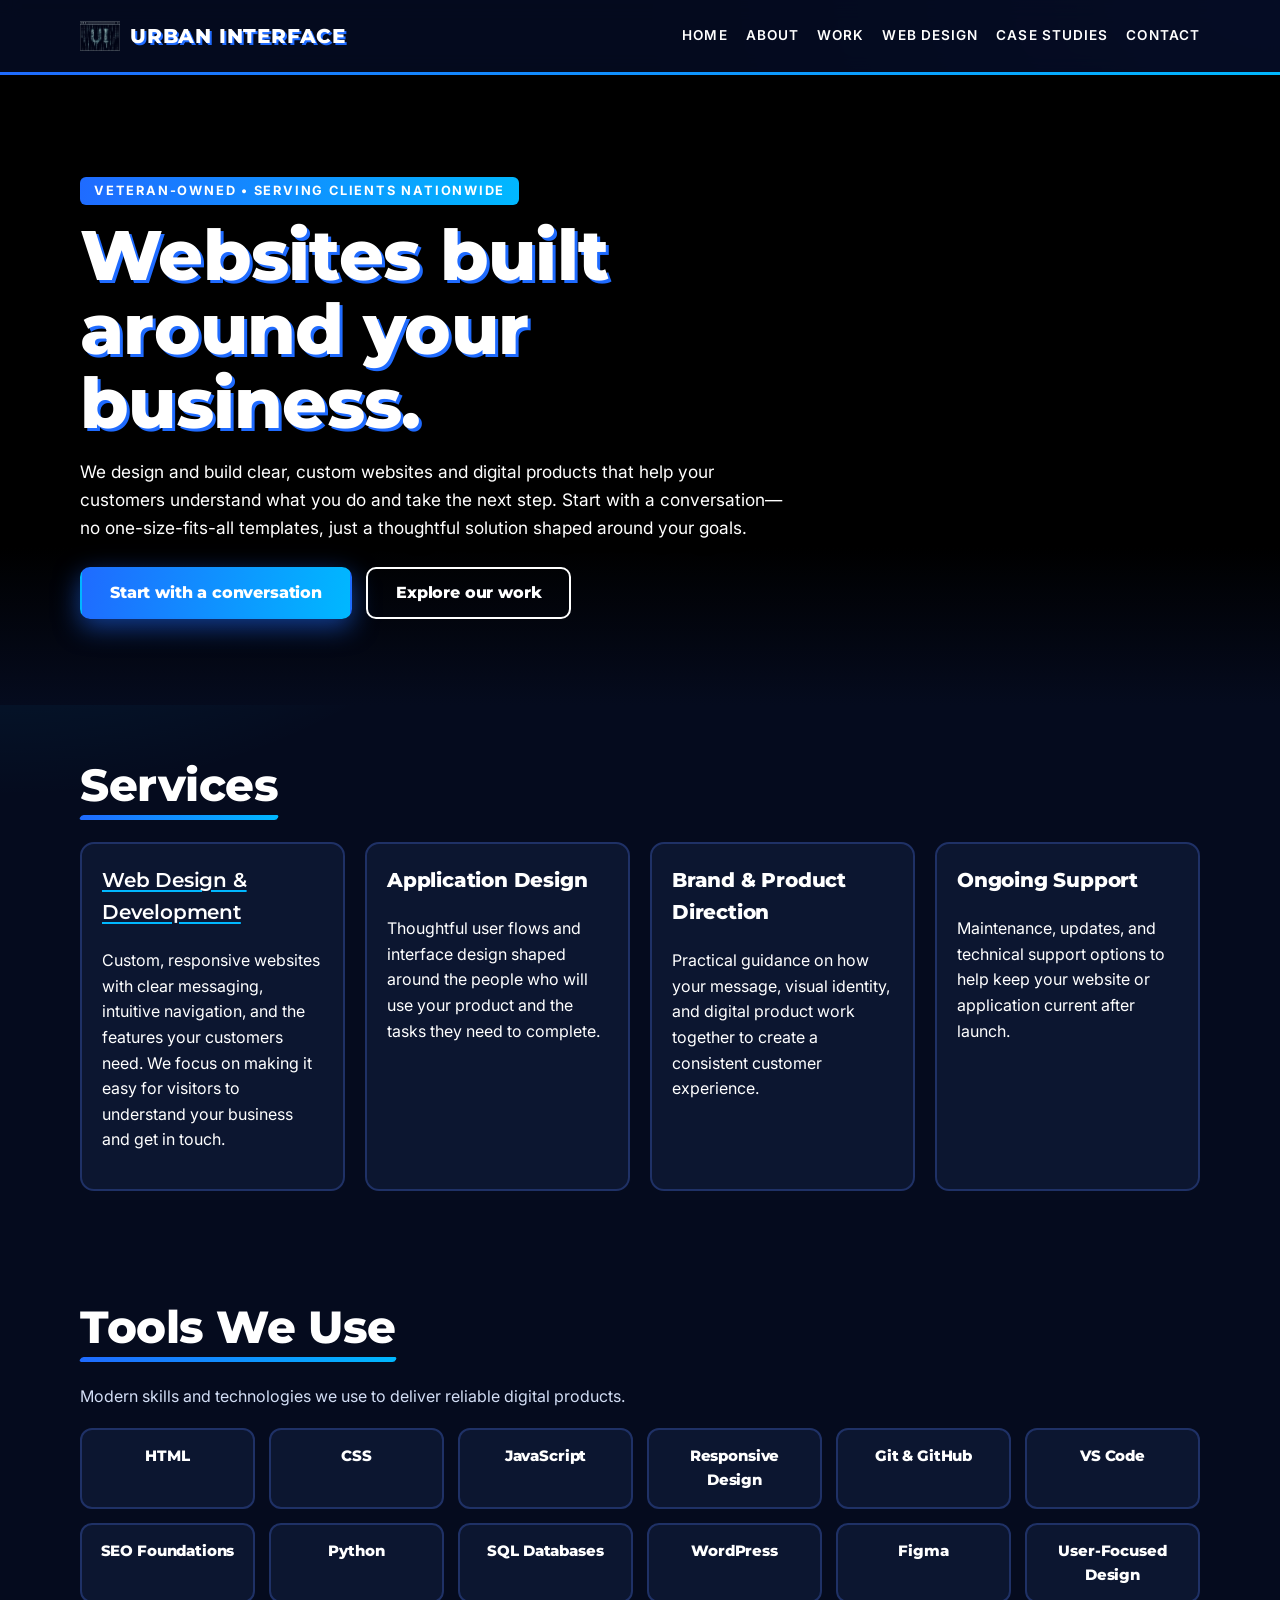
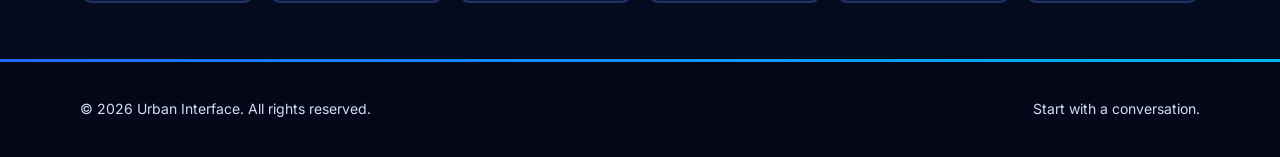
==== commit 9466469e: "Add Web Design navigation tab Co-authored-by: copilot-swe-agent[bot] <198982749+Copilot@users.norepl" ====
--- a/index.html
+++ b/index.html
@@ -20,6 +20,7 @@
         <a href="index.html">Home</a>
         <a href="about.html">About</a>
         <a href="work.html">Work</a>
+        <a href="web-design.html">Web Design</a>
         <a href="case-studies.html">Case Studies</a>
         <a href="contact.html">Contact</a>
       </nav>
